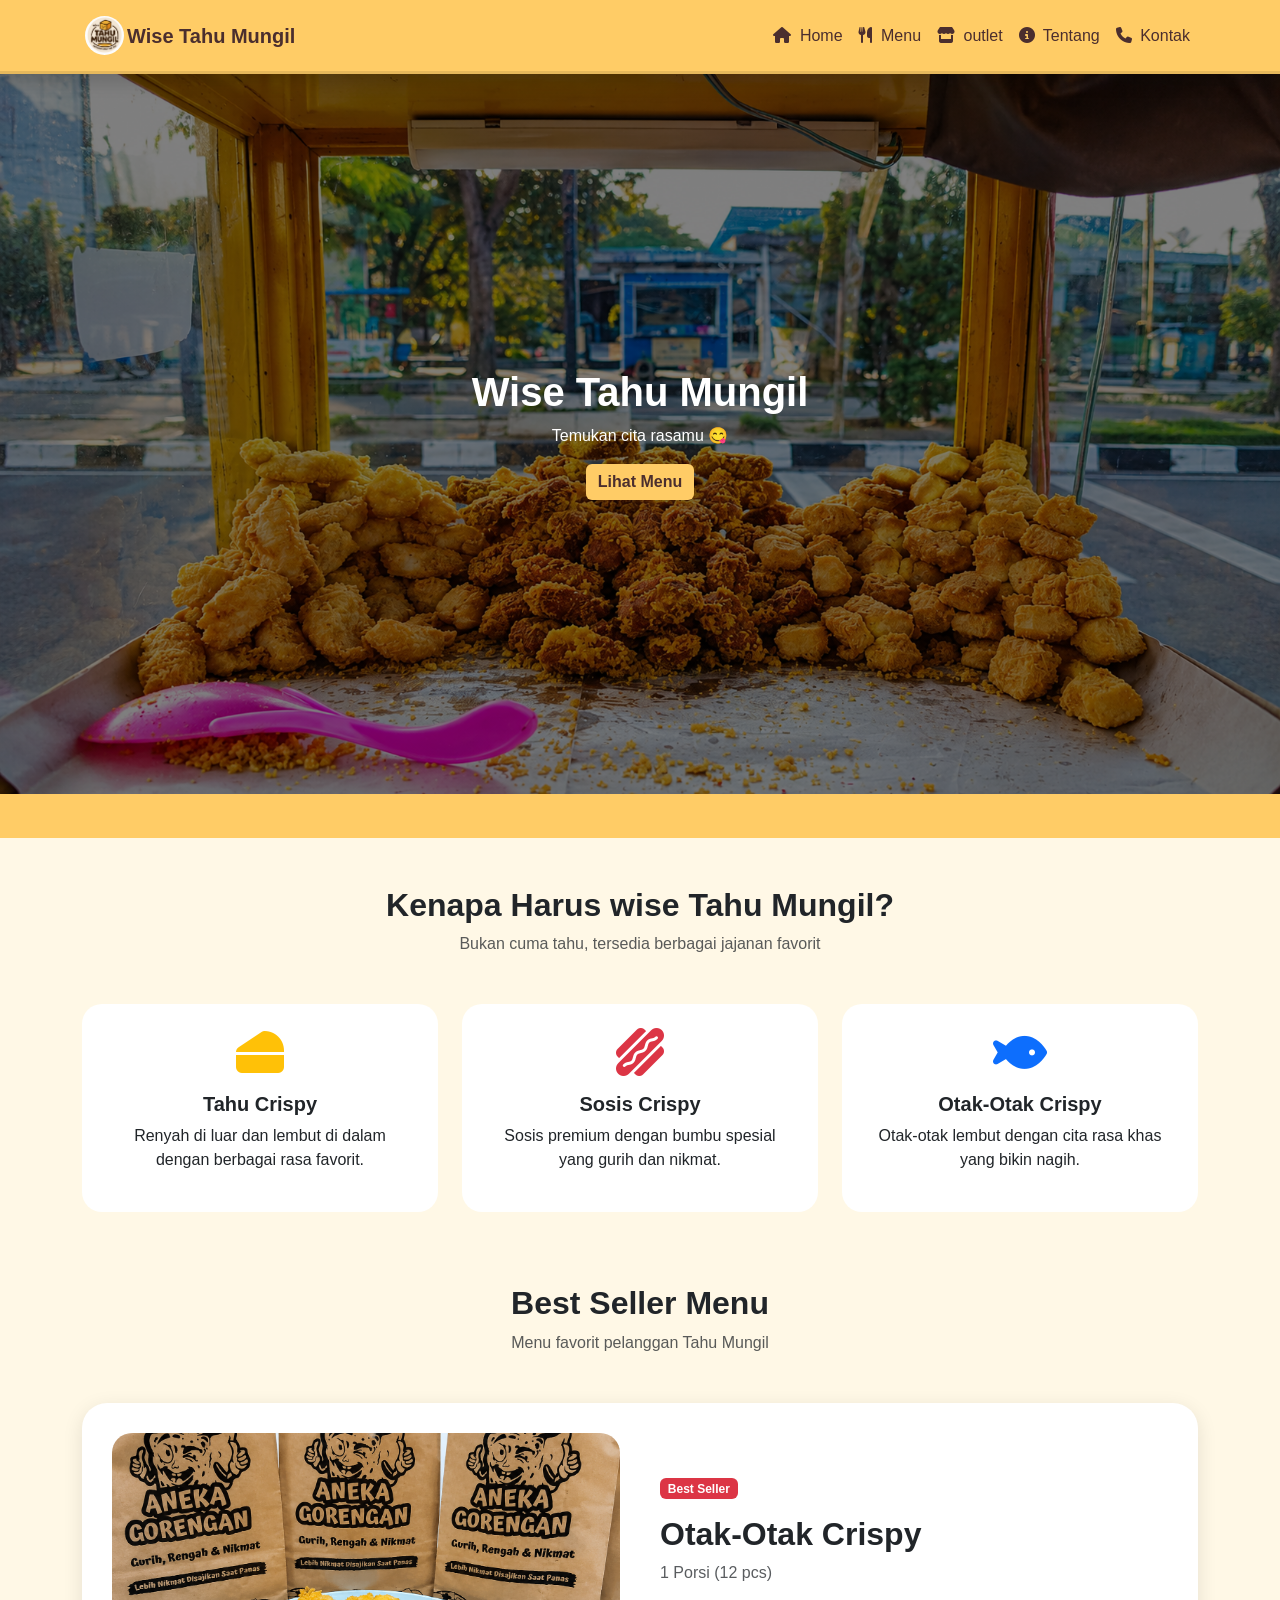
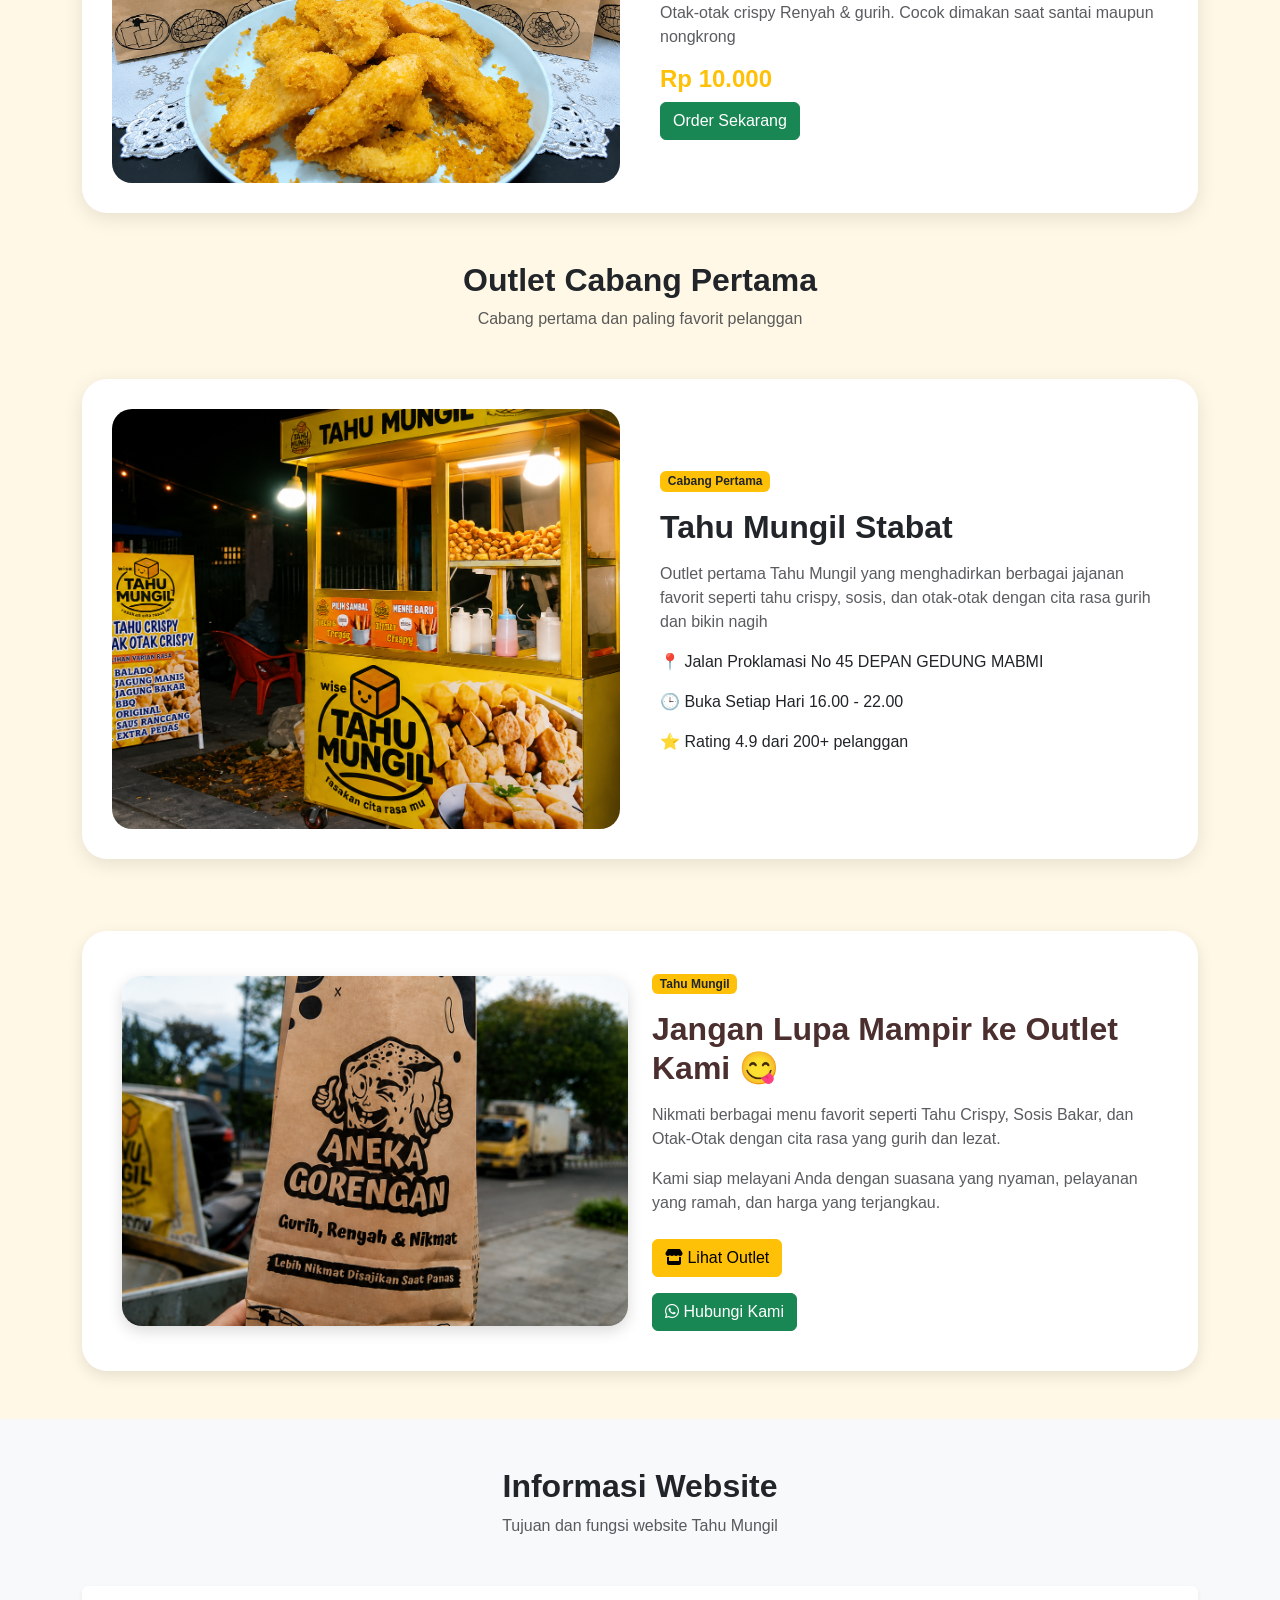
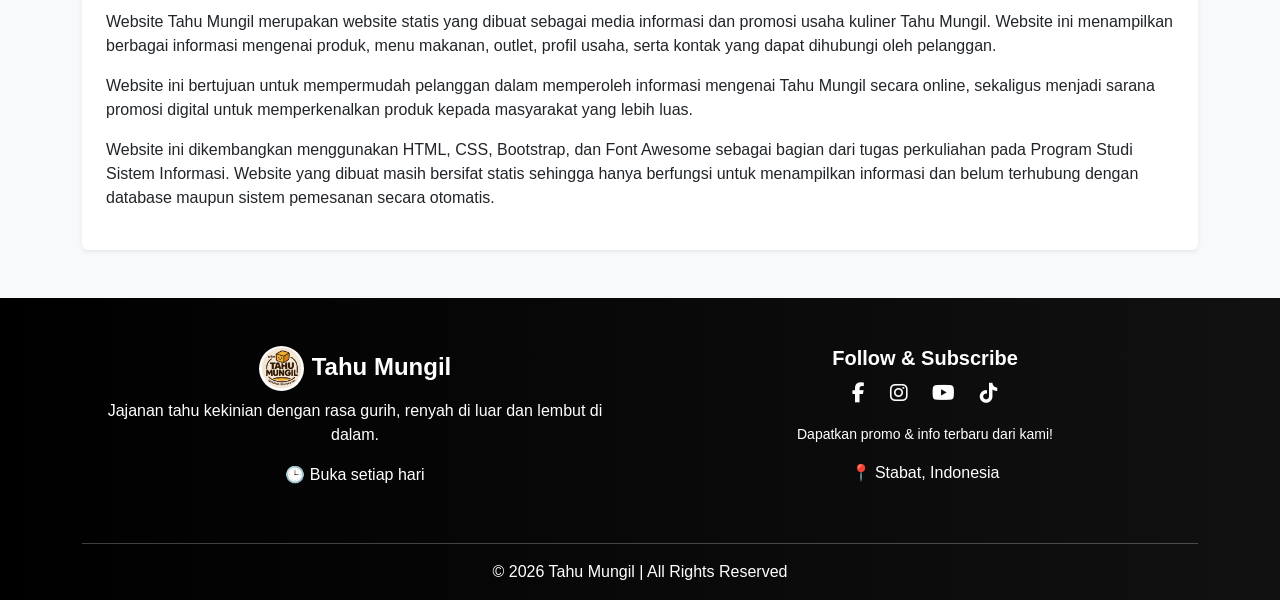
==== index.html @ de00ed32 "Add files via upload" ====
<!DOCTYPE html>
<html lang="en">

<head>
  <meta charset="UTF-8">
  <meta name="viewport" content="width=device-width, initial-scale=1.0">
  <title>project web</title>
  <link rel="stylesheet" href="bootstrap/css/bootstrap.min.css">
  <link rel="stylesheet" href="https://cdnjs.cloudflare.com/ajax/libs/font-awesome/6.5.0/css/all.min.css">
  <link rel="stylesheet" href="style.css">

</head>
<body>

<nav class="navbar navbar-expand-lg shadow  sticky-top">
    <div class="container">

        
       <a class="navbar-brand fw-bold d-flex align-items-center" href="#">
    <img src="images/logo.png" class="logo">Wise Tahu Mungil</a>

        
        <button class="navbar-toggler bg-light" type="button" data-bs-toggle="collapse" data-bs-target="#menu">
            <i class="fas fa-bars"></i>
        </button>

        
        <div class="collapse navbar-collapse" id="menu">
            <ul class="navbar-nav ms-auto">
                <li class="nav-item">
                    <a class="nav-link" href="index.html">
                        <i class="fas fa-home me-1"></i> Home
                    </a>
                </li>

                <li class="nav-item">
                    <a class="nav-link" href="menu.html">
                        <i class="fas fa-utensils me-1"></i> Menu
                    </a>
                </li>

                 <li class="nav-item">
                    <a class="nav-link" href="outlet.html">
                        <i class="fas fa-store me-1"></i> outlet
                    </a>
                </li>

                <li class="nav-item">
                    <a class="nav-link" href="tentang.html">
                        <i class="fas fa-info-circle me-1"></i> Tentang
                    </a>
                </li>

                <li class="nav-item">
                    <a class="nav-link" href="kontak.html">
                        <i class="fa-solid fa-phone  me-1"></i> Kontak
                    </a>
                </li>
            </ul>
        </div>

    </div>
</nav>


<div class="hero d-flex align-items-center text-center text-white">
    <div class="container">
        <h1 class="fw-bold"> Wise Tahu Mungil</h1>
        <p>Temukan cita rasamu 😋</p>
        <a href="menu.html" class="btn btn-custom">Lihat Menu</a>
    </div>
</div>

<div class="marquee">
    <div class="marquee-content">
         😋 Tahu Mungil - Renyah di luar, lembut di dalam, bikin nagih! 
        | 🔥 Rasa premium harga kaki lima! 
        | 🕒 Buka setiap hari 16.00 - 22.00 
        | 📍 STABAT,LANGKAT
        | 🌶️ Banyak varian rasa: Original, BBQ, Balado, 
    </div>
</div>


<div class="py-5">
    <div class="container">

        
        <div class="text-center mb-5">
            <h2 class="fw-bold">Kenapa Harus wise Tahu Mungil?</h2>
            <p class="text-muted">
                Bukan cuma tahu, tersedia berbagai jajanan favorit 
            </p>
        </div>

        <div class="row text-center g-4">

            
            <div class="col-md-4">
                <div class="unggul-card p-4">
                    <i class="fas fa-cheese fa-3x mb-3 text-warning"></i>

                    <h5 class="fw-bold">
                        Tahu Crispy
                    </h5>

                    <p>
                        Renyah di luar dan lembut di dalam dengan berbagai rasa favorit.
                    </p>
                </div>
            </div>

            
            <div class="col-md-4">
                <div class="unggul-card p-4">
                    <i class="fas fa-hotdog fa-3x mb-3 text-danger"></i>

                    <h5 class="fw-bold">
                        Sosis Crispy
                    </h5>

                    <p>
                        Sosis premium dengan bumbu spesial yang gurih dan nikmat.
                    </p>
                </div>
            </div>

            
            <div class="col-md-4">
                <div class="unggul-card p-4">
                    <i class="fas fa-fish fa-3x mb-3 text-primary"></i>

                    <h5 class="fw-bold">
                        Otak-Otak Crispy
                    </h5>

                    <p>
                        Otak-otak lembut dengan cita rasa khas yang bikin nagih.
                    </p>
                </div>
            </div>

        </div>

    </div>
</div>


<div class="py-4">
    <div class="container">

        
        <div class="text-center mb-5"> 
            <h2 class="fw-bold ">Best Seller Menu</h2>
            <p class="text-muted">
                Menu favorit pelanggan Tahu Mungil
            </p>
        </div>

        
        <div class="best-seller">

            
            <div class="best-img-box">
                <img src="images/otak crispy.png"
                class="best-img">
            </div>

            
            <div class="best-content">

                <span class="badge bg-danger mb-3">
                    Best Seller
                </span>

                <h2 class="fw-bold">
                    Otak-Otak Crispy
                </h2>

                  <p class="text-muted">
                    1 Porsi (12 pcs)
                  </p>

                <p class="text-muted">
                    Otak-otak crispy Renyah & gurih.
                    Cocok dimakan saat santai maupun nongkrong 
                </p>

                <h4 class="text-warning fw-bold">
                    Rp 10.000
                </h4>

                

                <a href=""
                class="btn btn-success ">
                    Order Sekarang
                </a>

            </div>

        </div>

    </div>
</div>


<div class="py-4">

    <div class="container">

        
        <div class="text-center mb-5">
            <h2 class="fw-bold">
                Outlet Cabang Pertama
            </h2>

            <p class="text-muted">
                Cabang pertama dan paling favorit pelanggan 
            </p>
        </div>

        
        <div class="outlet-flex">

            
            <div class="outlet-img-box">

                <img src="images/alun alun 3.png"
                class="outlet-img">

            </div>

            
            <div class="outlet-content">

                <span class="badge bg-warning text-dark mb-3">
                    Cabang Pertama
                </span>

                <h2 class="fw-bold">
                    Tahu Mungil Stabat
                </h2>

                <p class="text-muted mt-3">
                    Outlet pertama Tahu Mungil yang menghadirkan berbagai
                    jajanan favorit seperti tahu crispy, sosis,
                    dan otak-otak dengan cita rasa gurih dan bikin nagih 
                </p>

                <p>
                    📍 Jalan Proklamasi No 45 DEPAN GEDUNG MABMI
                </p>

                <p>
                    🕒 Buka Setiap Hari 16.00 - 22.00
                </p>

                <p>
                    ⭐ Rating 4.9 dari 200+ pelanggan
                </p>


            </div>

        </div>

    </div>

</div>

  <!-- ================= AJAKAN KE OUTLET ================= -->
<section class="cta-outlet py-5">

    <div class="container">
          <div class="cta-box">

        <div class="row align-items-center g-4">

            <!-- FOTO -->
            <div class="col-md-6">

                <img src="images/promosi.png"
                alt="Outlet Tahu Mungil"
                class="cta-img">

            </div>

            <!-- KONTEN -->
            <div class="col-md-6">

                <span class="badge bg-warning text-dark mb-3">
                    Tahu Mungil
                </span>

                <h2 class="fw-bold mb-3">
                    Jangan Lupa Mampir ke Outlet Kami 😋
                </h2>

                <p class="text-muted">
                    Nikmati berbagai menu favorit seperti Tahu Crispy,
                    Sosis Bakar, dan Otak-Otak dengan cita rasa yang
                    gurih dan lezat.
                </p>

                <p class="text-muted">
                    Kami siap melayani Anda dengan suasana yang nyaman,
                    pelayanan yang ramah, dan harga yang terjangkau.
                </p>

                <div class="mt-4">

                    <a href="outlet.html"
                    class="btn btn-warning me-2">

                        <i class="fas fa-store"></i>
                        Lihat Outlet

                    </a>
                 <div class="mb-3"></div>
                    <a href="https://wa.me/6281234567890" mb
                    class="btn btn-success">

                        <i class="fab fa-whatsapp"></i>
                        Hubungi Kami

                    </a>
  
                </div>

            </div>

        </div>
    

    </div>
    </div>
    

</section>

<section class="py-5 bg-light">

    <div class="container">

        <div class="text-center mb-5">

            <h2 class="fw-bold">
                Informasi Website
            </h2>

            <p class="text-muted">
                Tujuan dan fungsi website Tahu Mungil
            </p>

        </div>

        <div class="card border-0 shadow-sm p-4">

            <p>
                Website Tahu Mungil merupakan website statis yang dibuat
                sebagai media informasi dan promosi usaha kuliner Tahu Mungil.
                Website ini menampilkan berbagai informasi mengenai produk,
                menu makanan, outlet, profil usaha, serta kontak yang dapat
                dihubungi oleh pelanggan.
            </p>

            <p>
                Website ini bertujuan untuk mempermudah pelanggan dalam
                memperoleh informasi mengenai Tahu Mungil secara online,
                sekaligus menjadi sarana promosi digital untuk memperkenalkan
                produk kepada masyarakat yang lebih luas.
            </p>

            <p>
                Website ini dikembangkan menggunakan HTML, CSS, Bootstrap,
                dan Font Awesome sebagai bagian dari tugas perkuliahan pada
                Program Studi Sistem Informasi. Website yang dibuat masih
                bersifat statis sehingga hanya berfungsi untuk menampilkan
                informasi dan belum terhubung dengan database maupun sistem
                pemesanan secara otomatis.
            </p>

        </div>

    </div>

</section>




<footer class="footer-dark text-white pt-5 pb-3">
  <div class="container">

    <div class="row">

      
      <div class="col-md-6 mb-4 text-center">
        <h4 class="fw-bold">
    <img src="images/logo.png" class="logo-footer me-2">Tahu Mungil</h4>
        <p>
          Jajanan tahu kekinian dengan rasa gurih, renyah di luar 
                    dan lembut di dalam.
        </p>
        <p>🕒 Buka setiap hari</p>
      </div>

     
    
      <div class="col-md-6 mb-4 text-center">
        <h5 class="fw-bold">Follow & Subscribe</h5>

        <div class="social-icons mb-3">
          <a href=""><i class="fab fa-facebook-f"></i></a>
          <a href="#"><i class="fab fa-instagram"></i></a>
          <a href="#"><i class="fab fa-youtube"></i></a>
          <a href="#"><i class="fab fa-tiktok"></i></a>
        </div>

        <p class="small">
          Dapatkan promo & info terbaru dari kami!
        </p>

        <p class="mt-3">
          📍 Stabat, Indonesia <br>
        </p>
      </div>

    </div>

    <hr class="border-light">

    <div class="text-center">
      <p class="mb-0">© 2026 Tahu Mungil | All Rights Reserved</p>
    </div>

  </div>
</footer>

<script src="bootstrap/js/bootstrap.bundle.min.js"></script>

</body>
</html>
---- style.css ----
body {
    font-family: 'Segoe UI', sans-serif;
    background-color: #fff8e6;
}


/* NAVBAR */
.navbar {
    background-color: #ffcc66;
    border-bottom: 3px solid #e6b85c;
}

.navbar-brand {
    color: #4b2e2e !important;
    font-weight: bold;
}
.logo {
    width: 45px;
    height: 45px;
    border-radius: 50%;
    object-fit: cover;
    background-color: #ffcc66;
    padding: 3px;
}

.nav-link {
    color: #4b2e2e !important;
    font-weight: 500;
}

.nav-link:hover {
    color: white !important;
}
.hero {
    background: linear-gradient(rgba(0,0,0,0.5), rgba(0,0,0,0.5)),
    url('images/bg2.png');
    background-size: cover;
    background-position: center;
    height: 80vh;
}

/* BUTTON */
.btn-custom {
    background-color: #ffcc66;
    border: none;
    color: #4b2e2e;
    font-weight: bold;
}

.btn-custom:hover {
    background-color: #e6b85c;
}

/* MENU CARD */
.menu-card {
    border-radius: 15px;
    overflow: hidden;
    border: none;
    box-shadow: 0 4px 10px rgba(0,0,0,0.1);
    transition: all 0.3s ease;
}

/* HOVER CARD */
.menu-card:hover {
    transform: translateY(-10px) scale(1.03);
    box-shadow: 0 10px 25px rgba(0,0,0,0.25);
}

/* GAMBAR */
.menu-card img {
    height: 250px;
    width: 100%;
    object-fit: cover;
    transition: 0.4s;
}

/* ZOOM GAMBAR */
.menu-card:hover img {
    transform: scale(1.1);
}

/* FOOTER */
.footer-dark {
  background: linear-gradient(to right, #000, #111);
  color: white;
}

.footer-dark .row > div {
  text-align: center;
}

.footer-link {
  color: #ccc;
  text-decoration: none;
  display: block;
  margin-bottom: 8px;
  transition: 0.3s;
}

.footer-link:hover {
  color: red;
  transform: translateX(5px);
}

/* SOSIAL */
.social-icons a {
  color: white;
  font-size: 20px;
  margin: 0 10px;
  transition: 0.3s;
}
.social-icons a:hover {
  color: red;
  transform: scale(1.2);
}
.logo-footer {
    width: 45px;
    height: 45px;
    border-radius: 50%;
    object-fit: cover;
}
/* marquee */
.marquee {
    background-color: #ffcc66;
    overflow: hidden;
    white-space: nowrap;
    padding: 10px 0;
}

.marquee-content {
    display: inline-block;
    padding-left: 100%;
    animation: jalan 30s linear infinite;
    color: #4b2e2e;
    font-weight: bold;
}

@keyframes jalan {
    0% {
        transform: translateX(0);
    }
    100% {
        transform: translateX(-100%);
    }
}

/* OUTLET */
/* ================= OUTLET ================= */

.outlet-card{

    background:white;
    border-radius:25px;
    overflow:hidden;
    box-shadow:0 5px 15px rgba(0,0,0,0.1);
    transition:0.3s;
    margin-bottom:30px;
}

/* HOVER */
.outlet-card:hover{
    transform:translateY(-5px);
}

/* FOTO */
.outlet-card img{

    width:100%;
    height:300px;
    object-fit:cover;
}

/* ISI */
.outlet-body{

    padding:20px;

    text-align:center;
}


/* MOBILE */
@media (max-width:768px){

    .outlet-card img{

        height:220px;
    }

    .outlet-body h2{

        font-size:28px;
    }

}

/* ICON */
.outlet-icon i {
    font-size: 22px;
    margin: 0 10px;
    color: #ffcc66;
    transition: 0.3s;
}

.outlet-icon i:hover {
    transform: scale(1.2);
    color: #4b2e2e;
}

/*KEUNGGULAN */
.unggul-card {
    background: white;
    border-radius: 20px;
    transition: 0.3s;
    height: 100%;
    
}

.unggul-card:hover {
    transform: translateY(-10px);
}
/* ================= BEST SELLER ================= */
.best-seller {
    display: flex;
    align-items: center;
    gap: 40px;
    background: white;
    border-radius: 25px;
    overflow: hidden;
    padding: 30px;
    box-shadow: 0 5px 20px rgba(0,0,0,0.1);
}

/* FOTO */
.best-img-box {
    flex: 1;
}

.best-img {
    width: 100%;
    height: 350px;
    object-fit: cover;
    border-radius: 20px;
}

/* ISI */
.best-content {
    flex: 1;
}

/* HOVER */
.best-seller:hover {
    transform: translateY(-5px);
    transition: 0.3s;
}
/* MOBILE */
@media (max-width:768px){

    .best-seller {
        flex-direction: column;
        text-align: center;
    }

    .best-img {
        height: 250px;
    }

}

/* ================= OUTLET FLEX ================= */
.outlet-flex{

    display:flex;

    align-items:center;

    gap:40px;

    background:white;

    padding:30px;

    border-radius:25px;

    box-shadow:0 5px 20px rgba(0,0,0,0.1);

    transition:0.3s;
}

/* HOVER */
.outlet-flex:hover{
    transform:translateY(-5px);
}

/* FOTO */
.outlet-img-box{
    flex:1;
}

.outlet-img{

    width:100%;

    height:420px;

    object-fit:cover;

    border-radius:20px;

    transition:0.3s;
}

.outlet-img:hover{
    transform:scale(1.03);
}

/* ISI */
.outlet-content{
    flex:1;
}

/* MOBILE */
@media (max-width:768px){

    .outlet-flex{

        flex-direction:column;

        text-align:center;
    }

    .outlet-img{

        height:250px;
    }

}

/* ================= PROFIL OWNER ================= */

.owner-section{
    background:#ffffff;
}

/* FOTO OWNER */
.owner-img{

    width:250px;

    height:250px;

    object-fit:cover;

    border-radius:50%;

    border:5px solid #ffcc66;

    box-shadow:0 5px 15px rgba(0,0,0,0.15);

    transition:0.3s;
}

.owner-img:hover{

    transform:scale(1.05);
}

/* JUDUL */
.owner-content h2{

    color:#4b2e2e;

    font-weight:bold;

    margin-bottom:20px;
}

/* PARAGRAF */
.owner-content p{

    color:#555;

    line-height:1.8;

    text-align:justify;
}

/* MOBILE */
@media(max-width:768px){

    .owner-img{

        width:180px;

        height:180px;

        margin-bottom:20px;
    }

    .owner-content{

        text-align:center;
    }

    .owner-content p{

        text-align:left;
    }

}

/* ================= SEJARAH ================= */

.sejarah{
    background:#fff8e6;
}

.section-title{

    color:#4b2e2e;

    font-weight:bold;
}

.section-subtitle{

    color:#777;
}

/* FOTO */
.sejarah-img{

    width:100%;

    height:700px;

    object-fit:cover;

    border-radius:20px;

    box-shadow:0 5px 15px rgba(0,0,0,0.15);

    transition:0.3s;
}

.sejarah-img:hover{

    transform:scale(1.03);
}

/* CARD CERITA */
.sejarah-card{

    background:white;

    padding:30px;

    border-radius:20px;

    box-shadow:0 5px 15px rgba(0,0,0,0.1);

    height:100%;
}

.sejarah-card p{

    color:#555;

    line-height:1.8;

    text-align:justify;
}

/* MOBILE */
@media(max-width:768px){

    .sejarah-img{

        height:250px;
    }

    .sejarah-card{

        padding:20px;

        text-align:center;
    }

    .sejarah-card p{

        text-align:left;
    }

}

.sejarah-card h5{

    color:#4b2e2e;

    margin-top:20px;
}

.sejarah-card hr{

    border-top:2px solid #ffcc66;

    opacity:1;
}



/* ================= INFORMASI WEBSITE ================= */

.info-web{
    background:#fff8e6;
}

.info-card{

    background:white;

    padding:30px;

    border-radius:20px;

    box-shadow:0 5px 15px rgba(0,0,0,0.1);

    transition:0.3s;
}

.info-card:hover{

    transform:translateY(-5px);
}

.info-card p{

    color:#555;

    line-height:1.8;

    text-align:justify;
}


/* ================= JUDUL SEMUA SECTION ================= */

.section-title{

    color:#4b2e2e;

    font-weight:bold;
}

.section-subtitle{

    color:#777;
}


/* ================= MOBILE ================= */

@media(max-width:768px){

    .owner-img{

        width:180px;

        height:180px;

        margin-bottom:20px;
    }

    .sejarah-card,
    .info-card{

        padding:20px;
    }

    .owner-content{

        text-align:center;
    }

}

/* ================= CTA OUTLET ================= */

.cta-outlet{

    background:#fff8e6;
}
.cta-box{

    background:white;

    padding:40px;

    border-radius:25px;

    box-shadow:0 5px 15px rgba(0,0,0,0.1);
}

/* FOTO */
.cta-img{

    width:100%;

    height:350px;

    object-fit:cover;

    border-radius:20px;

    box-shadow:0 5px 15px rgba(0,0,0,0.15);

    transition:0.3s;
}

.cta-img:hover{

    transform:scale(1.03);
}

/* JUDUL */
.cta-outlet h2{

    color:#4b2e2e;
}

/* MOBILE */
@media(max-width:768px){

    .cta-img{

        height:250px;
    }

    .cta-outlet{

        text-align:center;
    }

}

/* ================= KONTAK ================= */

.kontak{

    background:#fff8e6;
}

.kontak-box{

    background:#fff;

    padding:30px;

    border-radius:20px;

    box-shadow:0 5px 15px rgba(0,0,0,0.1);

    height:100%;
}

.kontak-box h4{

    color:#4b2e2e;
}

.form-control{

    border-radius:10px;
}

.form-control:focus{

    box-shadow:none;

    border-color:#ffcc66;
}

.kontak-img{

    width:100%;

    height:400px;

    object-fit:cover;

    border-radius:15px;
}



/* MOBILE */

@media(max-width:768px){

    .kontak-box{

        margin-bottom:20px;
    }

}

/* ================= LOKASI ================= */

.lokasi{

    background:#fff8e6;
}

.lokasi-card{

    background:#fff;

    padding:20px;

    border-radius:20px;

    box-shadow:0 5px 15px rgba(0,0,0,0.1);

    height:100%;
}

.lokasi-card h4{

    color:#4b2e2e;
}

.map-box{

    border-radius:15px;

    overflow:hidden;

    margin-top:15px;
}

.map-box iframe{

    width:100%;

    height:300px;

    border:0;
}

/* MOBILE */

@media(max-width:768px){

    .map-box iframe{

        height:250px;
    }

}
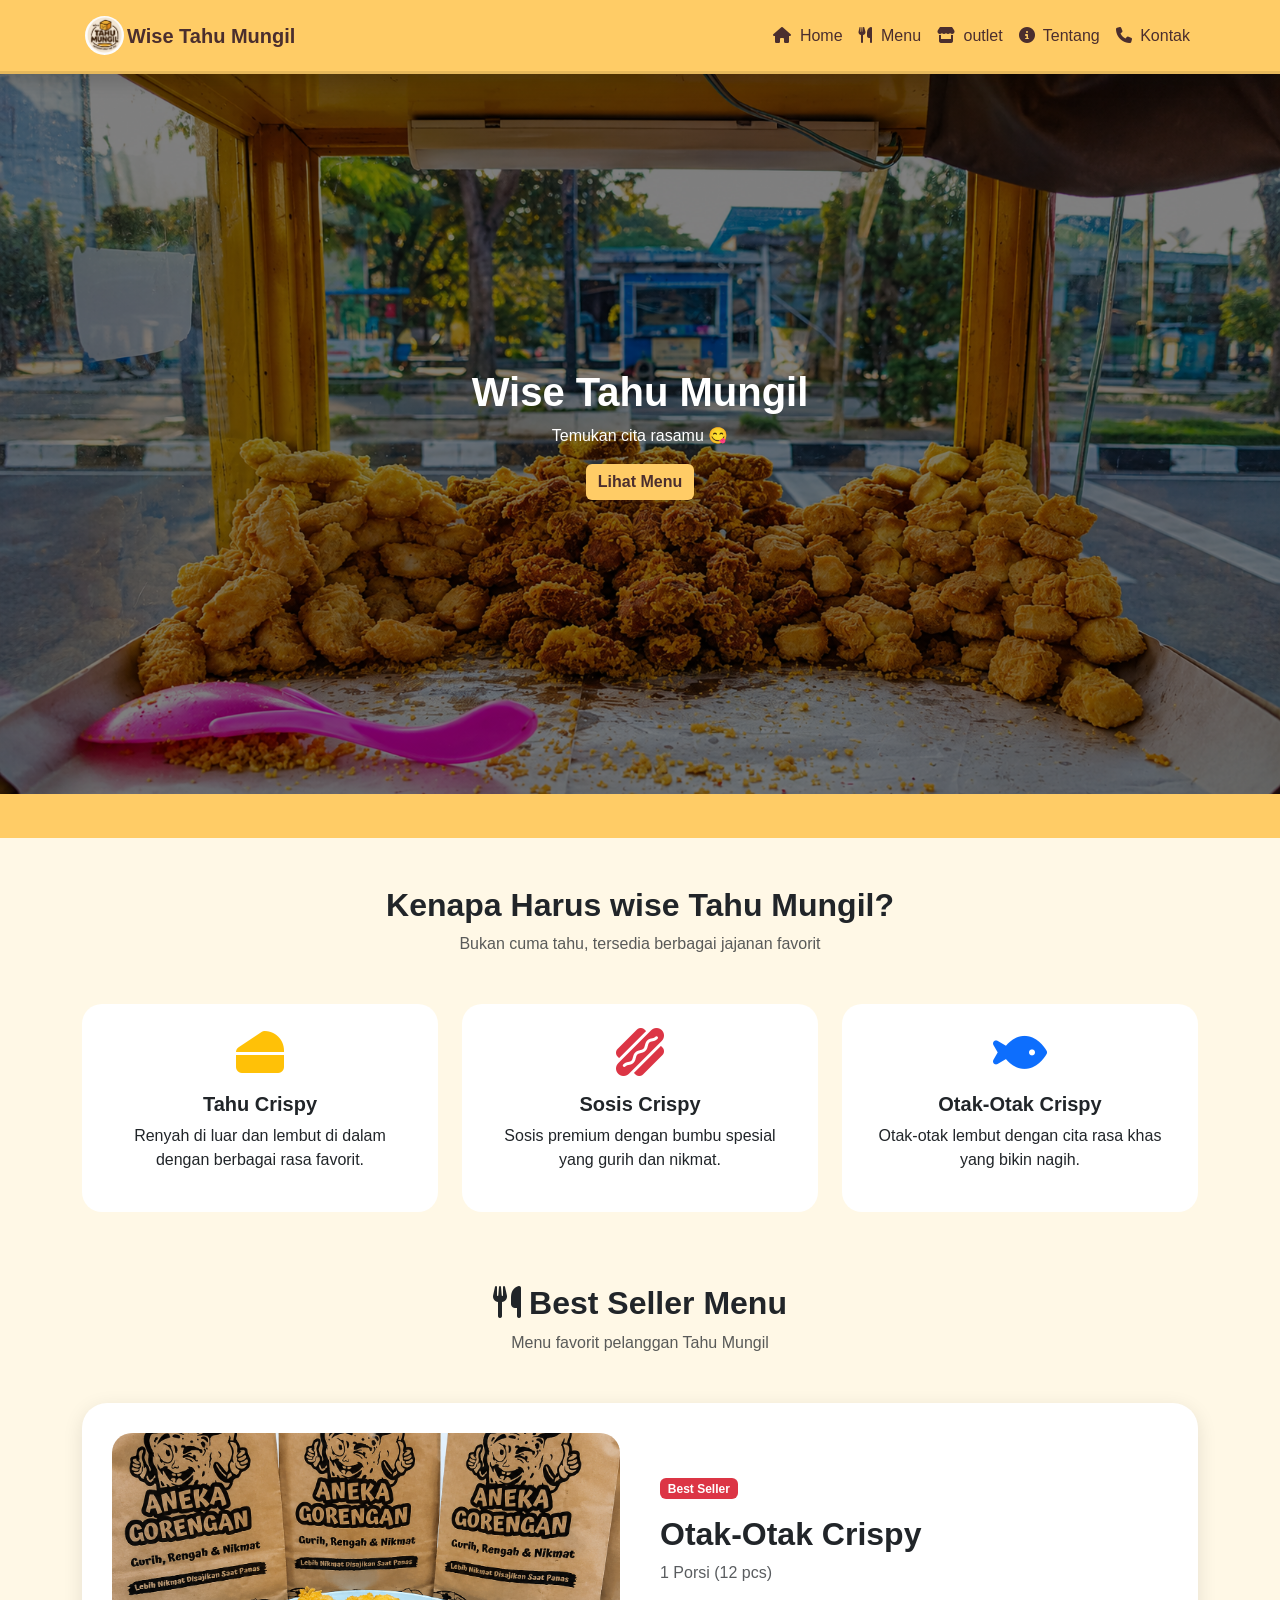
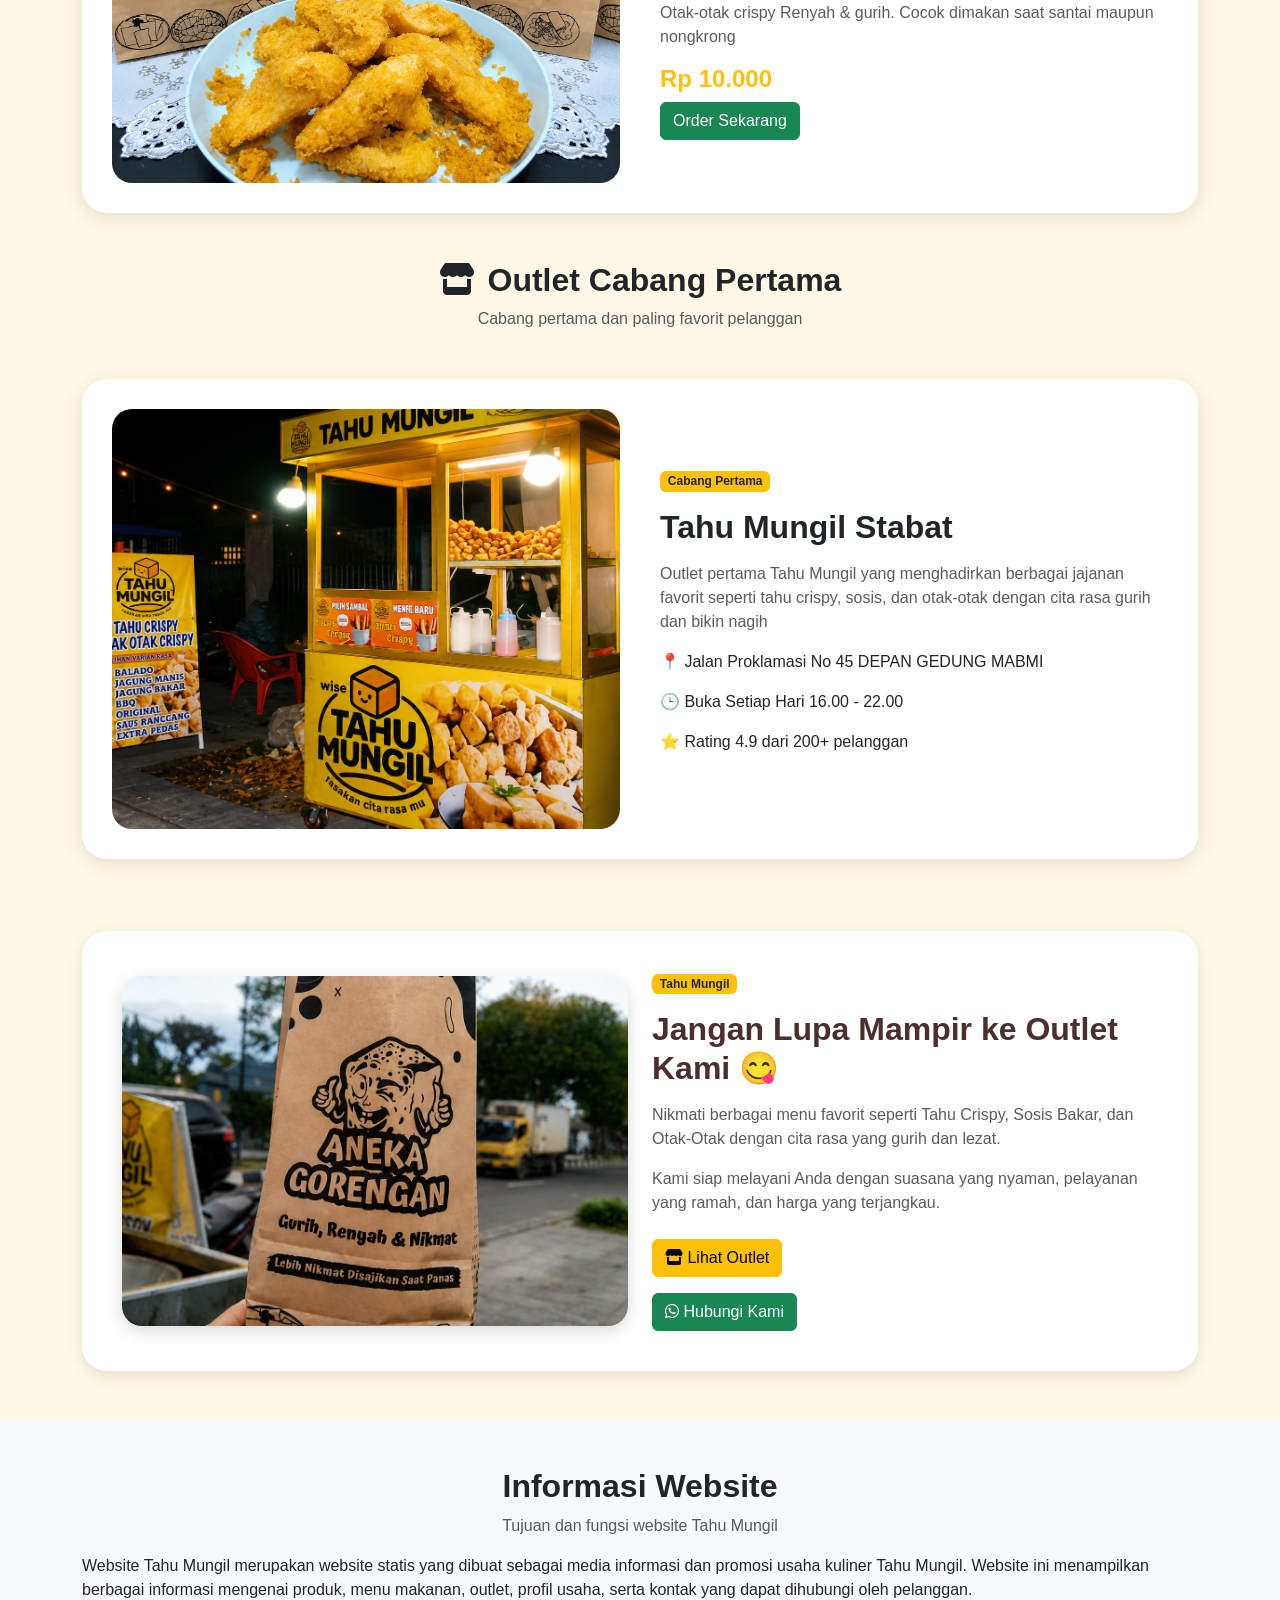
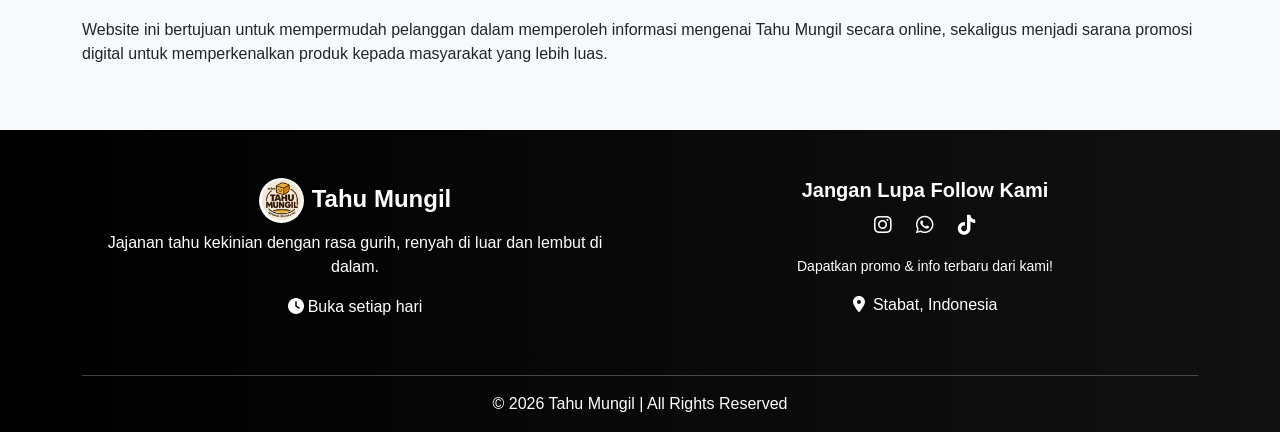
==== commit 117deae1: "Add files via upload" ====
--- a/index.html
+++ b/index.html
@@ -2,443 +2,428 @@
 <html lang="en">
 
 <head>
-  <meta charset="UTF-8">
-  <meta name="viewport" content="width=device-width, initial-scale=1.0">
-  <title>project web</title>
-  <link rel="stylesheet" href="bootstrap/css/bootstrap.min.css">
-  <link rel="stylesheet" href="https://cdnjs.cloudflare.com/ajax/libs/font-awesome/6.5.0/css/all.min.css">
-  <link rel="stylesheet" href="style.css">
+    <meta charset="UTF-8">
+    <meta name="viewport" content="width=device-width, initial-scale=1.0">
+    <title>Wise Tahu Mungil</title>
+    <link rel="stylesheet" href="bootstrap/css/bootstrap.min.css">
+    <link rel="stylesheet" href="https://cdnjs.cloudflare.com/ajax/libs/font-awesome/6.5.0/css/all.min.css">
+    <link rel="stylesheet" href="style.css">
 
 </head>
+
 <body>
 
-<nav class="navbar navbar-expand-lg shadow  sticky-top">
-    <div class="container">
-
-        
-       <a class="navbar-brand fw-bold d-flex align-items-center" href="#">
-    <img src="images/logo.png" class="logo">Wise Tahu Mungil</a>
-
-        
-        <button class="navbar-toggler bg-light" type="button" data-bs-toggle="collapse" data-bs-target="#menu">
-            <i class="fas fa-bars"></i>
-        </button>
-
-        
-        <div class="collapse navbar-collapse" id="menu">
-            <ul class="navbar-nav ms-auto">
-                <li class="nav-item">
-                    <a class="nav-link" href="index.html">
-                        <i class="fas fa-home me-1"></i> Home
+    <nav class="navbar navbar-expand-lg shadow  sticky-top">
+        <div class="container">
+
+
+            <a class="navbar-brand fw-bold d-flex align-items-center" href="#">
+                <img src="images/logo.png" class="logo">Wise Tahu Mungil</a>
+
+
+            <button class="navbar-toggler bg-light" type="button" data-bs-toggle="collapse" data-bs-target="#menu">
+                <i class="fas fa-bars"></i>
+            </button>
+
+
+            <div class="collapse navbar-collapse" id="menu">
+                <ul class="navbar-nav ms-auto">
+                    <li class="nav-item">
+                        <a class="nav-link" href="index.html">
+                            <i class="fas fa-home me-1"></i> Home
+                        </a>
+                    </li>
+
+                    <li class="nav-item">
+                        <a class="nav-link" href="menu.html">
+                            <i class="fas fa-utensils me-1"></i> Menu
+                        </a>
+                    </li>
+
+                    <li class="nav-item">
+                        <a class="nav-link" href="outlet.html">
+                            <i class="fas fa-store me-1"></i> outlet
+                        </a>
+                    </li>
+
+                    <li class="nav-item">
+                        <a class="nav-link" href="tentang.html">
+                            <i class="fas fa-info-circle me-1"></i> Tentang
+                        </a>
+                    </li>
+
+                    <li class="nav-item">
+                        <a class="nav-link" href="kontak.html">
+                            <i class="fa-solid fa-phone  me-1"></i> Kontak
+                        </a>
+                    </li>
+                </ul>
+            </div>
+
+        </div>
+    </nav>
+
+
+    <div class="hero d-flex align-items-center text-center text-white">
+        <div class="container">
+            <h1 class="fw-bold"> Wise Tahu Mungil</h1>
+            <p>Temukan cita rasamu 😋</p>
+            <a href="menu.html" class="btn btn-custom">Lihat Menu</a>
+        </div>
+    </div>
+
+    <div class="marquee">
+        <div class="marquee-content">
+            😋 Tahu Mungil - Renyah di luar, lembut di dalam, bikin nagih!
+            | 🔥 Rasa premium harga kaki lima!
+            | 🕒 Buka setiap hari 16.00 - 22.00
+            | 📍 STABAT,LANGKAT
+            | 🌶️ Banyak varian rasa: Original, BBQ, Balado,
+        </div>
+    </div>
+
+
+    <div class="py-5">
+        <div class="container">
+
+
+            <div class="text-center mb-5">
+                <h2 class="fw-bold">Kenapa Harus wise Tahu Mungil?</h2>
+                <p class="text-muted">
+                    Bukan cuma tahu, tersedia berbagai jajanan favorit
+                </p>
+            </div>
+
+            <div class="row text-center g-4">
+
+
+                <div class="col-md-4">
+                    <div class="unggul-card p-4">
+                        <i class="fas fa-cheese fa-3x mb-3 text-warning"></i>
+
+                        <h5 class="fw-bold">
+                            Tahu Crispy
+                        </h5>
+
+                        <p>
+                            Renyah di luar dan lembut di dalam dengan berbagai rasa favorit.
+                        </p>
+                    </div>
+                </div>
+
+
+                <div class="col-md-4">
+                    <div class="unggul-card p-4">
+                        <i class="fas fa-hotdog fa-3x mb-3 text-danger"></i>
+
+                        <h5 class="fw-bold">
+                            Sosis Crispy
+                        </h5>
+
+                        <p>
+                            Sosis premium dengan bumbu spesial yang gurih dan nikmat.
+                        </p>
+                    </div>
+                </div>
+
+
+                <div class="col-md-4">
+                    <div class="unggul-card p-4">
+                        <i class="fas fa-fish fa-3x mb-3 text-primary"></i>
+
+                        <h5 class="fw-bold">
+                            Otak-Otak Crispy
+                        </h5>
+
+                        <p>
+                            Otak-otak lembut dengan cita rasa khas yang bikin nagih.
+                        </p>
+                    </div>
+                </div>
+
+            </div>
+
+        </div>
+    </div>
+
+
+    <div class="py-4">
+        <div class="container">
+
+
+            <div class="text-center mb-5">
+                <h2 class="fw-bold "><i class="fas fa-utensils me-2"></i>Best Seller Menu</h2>
+                <p class="text-muted">
+                    Menu favorit pelanggan Tahu Mungil
+                </p>
+            </div>
+
+
+            <div class="best-seller">
+
+
+                <div class="best-img-box">
+                    <img src="images/otak crispy.png" class="best-img">
+                </div>
+
+
+                <div class="best-content">
+
+                    <span class="badge bg-danger mb-3">
+                        Best Seller
+                    </span>
+
+                    <h2 class="fw-bold">
+                        Otak-Otak Crispy
+                    </h2>
+
+                    <p class="text-muted">
+                        1 Porsi (12 pcs)
+                    </p>
+
+                    <p class="text-muted">
+                        Otak-otak crispy Renyah & gurih.
+                        Cocok dimakan saat santai maupun nongkrong
+                    </p>
+
+                    <h4 class="text-warning fw-bold">
+                        Rp 10.000
+                    </h4>
+
+
+
+                    <a href="" class="btn btn-success ">
+                        Order Sekarang
                     </a>
-                </li>
-
-                <li class="nav-item">
-                    <a class="nav-link" href="menu.html">
-                        <i class="fas fa-utensils me-1"></i> Menu
-                    </a>
-                </li>
-
-                 <li class="nav-item">
-                    <a class="nav-link" href="outlet.html">
-                        <i class="fas fa-store me-1"></i> outlet
-                    </a>
-                </li>
-
-                <li class="nav-item">
-                    <a class="nav-link" href="tentang.html">
-                        <i class="fas fa-info-circle me-1"></i> Tentang
-                    </a>
-                </li>
-
-                <li class="nav-item">
-                    <a class="nav-link" href="kontak.html">
-                        <i class="fa-solid fa-phone  me-1"></i> Kontak
-                    </a>
-                </li>
-            </ul>
-        </div>
-
-    </div>
-</nav>
-
-
-<div class="hero d-flex align-items-center text-center text-white">
-    <div class="container">
-        <h1 class="fw-bold"> Wise Tahu Mungil</h1>
-        <p>Temukan cita rasamu 😋</p>
-        <a href="menu.html" class="btn btn-custom">Lihat Menu</a>
-    </div>
-</div>
-
-<div class="marquee">
-    <div class="marquee-content">
-         😋 Tahu Mungil - Renyah di luar, lembut di dalam, bikin nagih! 
-        | 🔥 Rasa premium harga kaki lima! 
-        | 🕒 Buka setiap hari 16.00 - 22.00 
-        | 📍 STABAT,LANGKAT
-        | 🌶️ Banyak varian rasa: Original, BBQ, Balado, 
-    </div>
-</div>
-
-
-<div class="py-5">
-    <div class="container">
-
-        
-        <div class="text-center mb-5">
-            <h2 class="fw-bold">Kenapa Harus wise Tahu Mungil?</h2>
-            <p class="text-muted">
-                Bukan cuma tahu, tersedia berbagai jajanan favorit 
-            </p>
-        </div>
-
-        <div class="row text-center g-4">
-
-            
-            <div class="col-md-4">
-                <div class="unggul-card p-4">
-                    <i class="fas fa-cheese fa-3x mb-3 text-warning"></i>
-
-                    <h5 class="fw-bold">
-                        Tahu Crispy
-                    </h5>
+
+                </div>
+
+            </div>
+
+        </div>
+    </div>
+
+
+    <div class="py-4">
+
+        <div class="container">
+
+
+            <div class="text-center mb-5">
+                <h2 class="fw-bold"> <i class="fas fa-store me-1"></i>
+                    Outlet Cabang Pertama
+                </h2>
+
+                <p class="text-muted">
+                    Cabang pertama dan paling favorit pelanggan
+                </p>
+            </div>
+
+
+            <div class="outlet-flex">
+
+
+                <div class="outlet-img-box">
+
+                    <img src="images/alun alun 3.png" class="outlet-img">
+
+                </div>
+
+
+                <div class="outlet-content">
+
+                    <span class="badge bg-warning text-dark mb-3">
+                        Cabang Pertama
+                    </span>
+
+                    <h2 class="fw-bold">
+                        Tahu Mungil Stabat
+                    </h2>
+
+                    <p class="text-muted mt-3">
+                        Outlet pertama Tahu Mungil yang menghadirkan berbagai
+                        jajanan favorit seperti tahu crispy, sosis,
+                        dan otak-otak dengan cita rasa gurih dan bikin nagih
+                    </p>
 
                     <p>
-                        Renyah di luar dan lembut di dalam dengan berbagai rasa favorit.
-                    </p>
-                </div>
-            </div>
-
-            
-            <div class="col-md-4">
-                <div class="unggul-card p-4">
-                    <i class="fas fa-hotdog fa-3x mb-3 text-danger"></i>
-
-                    <h5 class="fw-bold">
-                        Sosis Crispy
-                    </h5>
+                        📍 Jalan Proklamasi No 45 DEPAN GEDUNG MABMI
+                    </p>
 
                     <p>
-                        Sosis premium dengan bumbu spesial yang gurih dan nikmat.
-                    </p>
-                </div>
-            </div>
-
-            
-            <div class="col-md-4">
-                <div class="unggul-card p-4">
-                    <i class="fas fa-fish fa-3x mb-3 text-primary"></i>
-
-                    <h5 class="fw-bold">
-                        Otak-Otak Crispy
-                    </h5>
+                        🕒 Buka Setiap Hari 16.00 - 22.00
+                    </p>
 
                     <p>
-                        Otak-otak lembut dengan cita rasa khas yang bikin nagih.
-                    </p>
-                </div>
-            </div>
-
-        </div>
-
-    </div>
-</div>
-
-
-<div class="py-4">
-    <div class="container">
-
-        
-        <div class="text-center mb-5"> 
-            <h2 class="fw-bold ">Best Seller Menu</h2>
-            <p class="text-muted">
-                Menu favorit pelanggan Tahu Mungil
-            </p>
-        </div>
-
-        
-        <div class="best-seller">
-
-            
-            <div class="best-img-box">
-                <img src="images/otak crispy.png"
-                class="best-img">
-            </div>
-
-            
-            <div class="best-content">
-
-                <span class="badge bg-danger mb-3">
-                    Best Seller
-                </span>
+                        ⭐ Rating 4.9 dari 200+ pelanggan
+                    </p>
+
+
+                </div>
+
+            </div>
+
+        </div>
+
+    </div>
+
+
+    <div class="cta-outlet py-5">
+
+        <div class="container">
+            <div class="cta-box">
+
+                <div class="row align-items-center g-4">
+
+                    
+                    <div class="col-md-6">
+
+                        <img src="images/promosi.png" alt="Outlet Tahu Mungil" class="cta-img">
+
+                    </div>
+
+                    
+                    <div class="col-md-6">
+
+                        <span class="badge bg-warning text-dark mb-3">
+                            Tahu Mungil
+                        </span>
+
+                        <h2 class="fw-bold mb-3">
+                            Jangan Lupa Mampir ke Outlet Kami 😋
+                        </h2>
+
+                        <p class="text-muted">
+                            Nikmati berbagai menu favorit seperti Tahu Crispy,
+                            Sosis Bakar, dan Otak-Otak dengan cita rasa yang
+                            gurih dan lezat.
+                        </p>
+
+                        <p class="text-muted">
+                            Kami siap melayani Anda dengan suasana yang nyaman,
+                            pelayanan yang ramah, dan harga yang terjangkau.
+                        </p>
+
+                        <div class="mt-4">
+
+                            <a href="outlet.html" class="btn btn-warning me-2">
+
+                                <i class="fas fa-store"></i>
+                                Lihat Outlet
+
+                            </a>
+                            <div class="mb-3"></div>
+                            <a href="https://wa.me/6281234567890" mb class="btn btn-success">
+
+                                <i class="fab fa-whatsapp"></i>
+                                Hubungi Kami
+
+                            </a>
+
+                        </div>
+
+                    </div>
+
+                </div>
+
+
+            </div>
+        </div>
+
+
+    </div>
+
+    <div class="py-5 bg-light">
+
+        <div class="container">
+
+            <div class="text-center">
 
                 <h2 class="fw-bold">
-                    Otak-Otak Crispy
+                    Informasi Website
                 </h2>
 
-                  <p class="text-muted">
-                    1 Porsi (12 pcs)
-                  </p>
-
                 <p class="text-muted">
-                    Otak-otak crispy Renyah & gurih.
-                    Cocok dimakan saat santai maupun nongkrong 
-                </p>
-
-                <h4 class="text-warning fw-bold">
-                    Rp 10.000
-                </h4>
-
-                
-
-                <a href=""
-                class="btn btn-success ">
-                    Order Sekarang
-                </a>
-
-            </div>
-
-        </div>
-
-    </div>
-</div>
-
-
-<div class="py-4">
-
-    <div class="container">
-
-        
-        <div class="text-center mb-5">
-            <h2 class="fw-bold">
-                Outlet Cabang Pertama
-            </h2>
-
-            <p class="text-muted">
-                Cabang pertama dan paling favorit pelanggan 
-            </p>
-        </div>
-
-        
-        <div class="outlet-flex">
-
-            
-            <div class="outlet-img-box">
-
-                <img src="images/alun alun 3.png"
-                class="outlet-img">
-
-            </div>
-
-            
-            <div class="outlet-content">
-
-                <span class="badge bg-warning text-dark mb-3">
-                    Cabang Pertama
-                </span>
-
-                <h2 class="fw-bold">
-                    Tahu Mungil Stabat
-                </h2>
-
-                <p class="text-muted mt-3">
-                    Outlet pertama Tahu Mungil yang menghadirkan berbagai
-                    jajanan favorit seperti tahu crispy, sosis,
-                    dan otak-otak dengan cita rasa gurih dan bikin nagih 
-                </p>
+                    Tujuan dan fungsi website Tahu Mungil
+                </p>
+
+            </div>
+
 
                 <p>
-                    📍 Jalan Proklamasi No 45 DEPAN GEDUNG MABMI
+                    Website Tahu Mungil merupakan website statis yang dibuat
+                    sebagai media informasi dan promosi usaha kuliner Tahu Mungil.
+                    Website ini menampilkan berbagai informasi mengenai produk,
+                    menu makanan, outlet, profil usaha, serta kontak yang dapat
+                    dihubungi oleh pelanggan.
                 </p>
 
                 <p>
-                    🕒 Buka Setiap Hari 16.00 - 22.00
-                </p>
-
-                <p>
-                    ⭐ Rating 4.9 dari 200+ pelanggan
-                </p>
-
-
-            </div>
-
-        </div>
-
-    </div>
-
-</div>
-
-  <!-- ================= AJAKAN KE OUTLET ================= -->
-<section class="cta-outlet py-5">
-
-    <div class="container">
-          <div class="cta-box">
-
-        <div class="row align-items-center g-4">
-
-            <!-- FOTO -->
-            <div class="col-md-6">
-
-                <img src="images/promosi.png"
-                alt="Outlet Tahu Mungil"
-                class="cta-img">
-
-            </div>
-
-            <!-- KONTEN -->
-            <div class="col-md-6">
-
-                <span class="badge bg-warning text-dark mb-3">
-                    Tahu Mungil
-                </span>
-
-                <h2 class="fw-bold mb-3">
-                    Jangan Lupa Mampir ke Outlet Kami 😋
-                </h2>
-
-                <p class="text-muted">
-                    Nikmati berbagai menu favorit seperti Tahu Crispy,
-                    Sosis Bakar, dan Otak-Otak dengan cita rasa yang
-                    gurih dan lezat.
-                </p>
-
-                <p class="text-muted">
-                    Kami siap melayani Anda dengan suasana yang nyaman,
-                    pelayanan yang ramah, dan harga yang terjangkau.
-                </p>
-
-                <div class="mt-4">
-
-                    <a href="outlet.html"
-                    class="btn btn-warning me-2">
-
-                        <i class="fas fa-store"></i>
-                        Lihat Outlet
-
-                    </a>
-                 <div class="mb-3"></div>
-                    <a href="https://wa.me/6281234567890" mb
-                    class="btn btn-success">
-
-                        <i class="fab fa-whatsapp"></i>
-                        Hubungi Kami
-
-                    </a>
-  
-                </div>
-
-            </div>
-
-        </div>
-    
-
-    </div>
-    </div>
-    
-
-</section>
-
-<section class="py-5 bg-light">
-
-    <div class="container">
-
-        <div class="text-center mb-5">
-
-            <h2 class="fw-bold">
-                Informasi Website
-            </h2>
-
-            <p class="text-muted">
-                Tujuan dan fungsi website Tahu Mungil
-            </p>
-
-        </div>
-
-        <div class="card border-0 shadow-sm p-4">
-
-            <p>
-                Website Tahu Mungil merupakan website statis yang dibuat
-                sebagai media informasi dan promosi usaha kuliner Tahu Mungil.
-                Website ini menampilkan berbagai informasi mengenai produk,
-                menu makanan, outlet, profil usaha, serta kontak yang dapat
-                dihubungi oleh pelanggan.
-            </p>
-
-            <p>
-                Website ini bertujuan untuk mempermudah pelanggan dalam
-                memperoleh informasi mengenai Tahu Mungil secara online,
-                sekaligus menjadi sarana promosi digital untuk memperkenalkan
-                produk kepada masyarakat yang lebih luas.
-            </p>
-
-            <p>
-                Website ini dikembangkan menggunakan HTML, CSS, Bootstrap,
-                dan Font Awesome sebagai bagian dari tugas perkuliahan pada
-                Program Studi Sistem Informasi. Website yang dibuat masih
-                bersifat statis sehingga hanya berfungsi untuk menampilkan
-                informasi dan belum terhubung dengan database maupun sistem
-                pemesanan secara otomatis.
-            </p>
-
-        </div>
-
-    </div>
-
-</section>
-
-
-
-
-<footer class="footer-dark text-white pt-5 pb-3">
-  <div class="container">
-
-    <div class="row">
-
-      
-      <div class="col-md-6 mb-4 text-center">
-        <h4 class="fw-bold">
-    <img src="images/logo.png" class="logo-footer me-2">Tahu Mungil</h4>
-        <p>
-          Jajanan tahu kekinian dengan rasa gurih, renyah di luar 
-                    dan lembut di dalam.
-        </p>
-        <p>🕒 Buka setiap hari</p>
-      </div>
-
-     
-    
-      <div class="col-md-6 mb-4 text-center">
-        <h5 class="fw-bold">Follow & Subscribe</h5>
-
-        <div class="social-icons mb-3">
-          <a href=""><i class="fab fa-facebook-f"></i></a>
-          <a href="#"><i class="fab fa-instagram"></i></a>
-          <a href="#"><i class="fab fa-youtube"></i></a>
-          <a href="#"><i class="fab fa-tiktok"></i></a>
-        </div>
-
-        <p class="small">
-          Dapatkan promo & info terbaru dari kami!
-        </p>
-
-        <p class="mt-3">
-          📍 Stabat, Indonesia <br>
-        </p>
-      </div>
-
-    </div>
-
-    <hr class="border-light">
-
-    <div class="text-center">
-      <p class="mb-0">© 2026 Tahu Mungil | All Rights Reserved</p>
-    </div>
-
-  </div>
-</footer>
-
-<script src="bootstrap/js/bootstrap.bundle.min.js"></script>
+                    Website ini bertujuan untuk mempermudah pelanggan dalam
+                    memperoleh informasi mengenai Tahu Mungil secara online,
+                    sekaligus menjadi sarana promosi digital untuk memperkenalkan
+                    produk kepada masyarakat yang lebih luas.
+                </p>
+
+            </div>
+
+        </div>
+
+    </div>
+
+
+
+
+    <footer class="footer-dark text-white pt-5 pb-3">
+        <div class="container">
+
+            <div class="row">
+
+
+                <div class="col-md-6 mb-4 text-center">
+                    <h4 class="fw-bold">
+                        <img src="images/logo.png" class="logo-footer me-2">Tahu Mungil
+                    </h4>
+                    <p>
+                        Jajanan tahu kekinian dengan rasa gurih, renyah di luar
+                        dan lembut di dalam.
+                    </p>
+                    <p><i class="fas fa-clock me-1"></i>Buka setiap hari</p>
+                </div>
+
+
+
+                <div class="col-md-6 mb-4 text-center">
+                    <h5 class="fw-bold">Jangan Lupa Follow Kami</h5>
+
+                    <div class="social-icons mb-3">
+                        <a href="https://www.instagram.com/wise_tahumungill/"><i class="fab fa-instagram"></i></a>
+                        <a href="https://wa.me/082162890786"><i class="fab fab fa-whatsapp"></i></a>
+                        <a href="https://www.tiktok.com/@wise.tahu.mungil"><i class="fab fa-tiktok"></i></a>
+                    </div>
+
+                    <p class="small">
+                        Dapatkan promo & info terbaru dari kami!
+                    </p>
+
+                    <p class="mt-3"><i class="fas fa-map-marker-alt me-1"></i>
+                         Stabat, Indonesia <br>
+                    </p>
+                </div>
+
+            </div>
+
+            <hr class="border-light">
+
+            <div class="text-center">
+                <p class="mb-0">© 2026 Tahu Mungil | All Rights Reserved</p>
+            </div>
+
+        </div>
+    </footer>
+
+    <script src="bootstrap/js/bootstrap.bundle.min.js"></script>
 
 </body>
+
 </html>
--- a/style.css
+++ b/style.css
@@ -4,7 +4,7 @@
 }
 
 
-/* NAVBAR */
+
 .navbar {
     background-color: #ffcc66;
     border-bottom: 3px solid #e6b85c;
@@ -39,7 +39,7 @@
     height: 80vh;
 }
 
-/* BUTTON */
+
 .btn-custom {
     background-color: #ffcc66;
     border: none;
@@ -51,7 +51,9 @@
     background-color: #e6b85c;
 }
 
-/* MENU CARD */
+
+
+
 .menu-card {
     border-radius: 15px;
     overflow: hidden;
@@ -60,13 +62,13 @@
     transition: all 0.3s ease;
 }
 
-/* HOVER CARD */
+
 .menu-card:hover {
     transform: translateY(-10px) scale(1.03);
     box-shadow: 0 10px 25px rgba(0,0,0,0.25);
 }
 
-/* GAMBAR */
+
 .menu-card img {
     height: 250px;
     width: 100%;
@@ -74,12 +76,14 @@
     transition: 0.4s;
 }
 
-/* ZOOM GAMBAR */
+
 .menu-card:hover img {
     transform: scale(1.1);
 }
 
-/* FOOTER */
+
+
+
 .footer-dark {
   background: linear-gradient(to right, #000, #111);
   color: white;
@@ -102,7 +106,7 @@
   transform: translateX(5px);
 }
 
-/* SOSIAL */
+
 .social-icons a {
   color: white;
   font-size: 20px;
@@ -119,7 +123,10 @@
     border-radius: 50%;
     object-fit: cover;
 }
-/* marquee */
+
+
+
+
 .marquee {
     background-color: #ffcc66;
     overflow: hidden;
@@ -144,8 +151,9 @@
     }
 }
 
-/* OUTLET */
-/* ================= OUTLET ================= */
+
+
+
 
 .outlet-card{
 
@@ -157,12 +165,12 @@
     margin-bottom:30px;
 }
 
-/* HOVER */
+
 .outlet-card:hover{
     transform:translateY(-5px);
 }
 
-/* FOTO */
+
 .outlet-card img{
 
     width:100%;
@@ -170,7 +178,7 @@
     object-fit:cover;
 }
 
-/* ISI */
+
 .outlet-body{
 
     padding:20px;
@@ -179,7 +187,7 @@
 }
 
 
-/* MOBILE */
+
 @media (max-width:768px){
 
     .outlet-card img{
@@ -194,7 +202,7 @@
 
 }
 
-/* ICON */
+
 .outlet-icon i {
     font-size: 22px;
     margin: 0 10px;
@@ -207,7 +215,9 @@
     color: #4b2e2e;
 }
 
-/*KEUNGGULAN */
+
+
+
 .unggul-card {
     background: white;
     border-radius: 20px;
@@ -219,7 +229,9 @@
 .unggul-card:hover {
     transform: translateY(-10px);
 }
-/* ================= BEST SELLER ================= */
+
+
+
 .best-seller {
     display: flex;
     align-items: center;
@@ -231,7 +243,7 @@
     box-shadow: 0 5px 20px rgba(0,0,0,0.1);
 }
 
-/* FOTO */
+
 .best-img-box {
     flex: 1;
 }
@@ -243,17 +255,17 @@
     border-radius: 20px;
 }
 
-/* ISI */
+
 .best-content {
     flex: 1;
 }
 
-/* HOVER */
+
 .best-seller:hover {
     transform: translateY(-5px);
     transition: 0.3s;
 }
-/* MOBILE */
+
 @media (max-width:768px){
 
     .best-seller {
@@ -267,7 +279,8 @@
 
 }
 
-/* ================= OUTLET FLEX ================= */
+
+
 .outlet-flex{
 
     display:flex;
@@ -287,12 +300,12 @@
     transition:0.3s;
 }
 
-/* HOVER */
+
 .outlet-flex:hover{
     transform:translateY(-5px);
 }
 
-/* FOTO */
+
 .outlet-img-box{
     flex:1;
 }
@@ -314,12 +327,12 @@
     transform:scale(1.03);
 }
 
-/* ISI */
+
 .outlet-content{
     flex:1;
 }
 
-/* MOBILE */
+
 @media (max-width:768px){
 
     .outlet-flex{
@@ -336,13 +349,14 @@
 
 }
 
-/* ================= PROFIL OWNER ================= */
+
+
 
 .owner-section{
     background:#ffffff;
 }
 
-/* FOTO OWNER */
+
 .owner-img{
 
     width:250px;
@@ -365,7 +379,7 @@
     transform:scale(1.05);
 }
 
-/* JUDUL */
+
 .owner-content h2{
 
     color:#4b2e2e;
@@ -375,17 +389,9 @@
     margin-bottom:20px;
 }
 
-/* PARAGRAF */
-.owner-content p{
-
-    color:#555;
-
-    line-height:1.8;
-
-    text-align:justify;
-}
-
-/* MOBILE */
+
+
+
 @media(max-width:768px){
 
     .owner-img{
@@ -409,7 +415,8 @@
 
 }
 
-/* ================= SEJARAH ================= */
+
+
 
 .sejarah{
     background:#fff8e6;
@@ -427,7 +434,7 @@
     color:#777;
 }
 
-/* FOTO */
+
 .sejarah-img{
 
     width:100%;
@@ -448,7 +455,6 @@
     transform:scale(1.03);
 }
 
-/* CARD CERITA */
 .sejarah-card{
 
     background:white;
@@ -462,16 +468,9 @@
     height:100%;
 }
 
-.sejarah-card p{
-
-    color:#555;
-
-    line-height:1.8;
-
-    text-align:justify;
-}
-
-/* MOBILE */
+
+
+
 @media(max-width:768px){
 
     .sejarah-img{
@@ -509,7 +508,7 @@
 
 
 
-/* ================= INFORMASI WEBSITE ================= */
+
 
 .info-web{
     background:#fff8e6;
@@ -533,227 +532,250 @@
     transform:translateY(-5px);
 }
 
-.info-card p{
+
+
+
+
+
+.cta-outlet{
+
+    background:#fff8e6;
+}
+.cta-box{
+
+    background:white;
+
+    padding:40px;
+
+    border-radius:25px;
+
+    box-shadow:0 5px 15px rgba(0,0,0,0.1);
+}
+
+
+.cta-img{
+
+    width:100%;
+
+    height:350px;
+
+    object-fit:cover;
+
+    border-radius:20px;
+
+    box-shadow:0 5px 15px rgba(0,0,0,0.15);
+
+    transition:0.3s;
+}
+
+.cta-img:hover{
+
+    transform:scale(1.03);
+}
+
+
+.cta-outlet h2{
+
+    color:#4b2e2e;
+}
+
+
+@media(max-width:768px){
+
+    .cta-img{
+
+        height:250px;
+    }
+
+    .cta-outlet{
+
+        text-align:center;
+    }
+
+}
+
+
+
+
+
+.kontak{
+
+    background:linear-gradient(135deg,#fff8e6,#fff3cd);
+
+    padding:80px 0;
+}
+
+
+
+.kontak-box{
+
+    background:#fff;
+
+    padding:40px;
+
+    border-radius:25px;
+
+    box-shadow:0 10px 30px rgba(0,0,0,0.08);
+
+    transition:0.3s;
+}
+
+.kontak-box:hover{
+
+    transform:translateY(-5px);
+
+    box-shadow:0 15px 40px rgba(0,0,0,0.12);
+}
+
+
+.kontak h2{
+
+    color:#4b2e2e;
+
+    font-weight:700;
+}
+
+.kontak-box h4{
+
+    color:#ff9800;
+
+    font-weight:600;
+
+    margin-bottom:20px;
+
+    border-bottom:2px solid #ffe0b2;
+
+    padding-bottom:10px;
+}
+
+
+
+.kontak-box p{
+
+    margin-bottom:15px;
+
+    font-size:16px;
 
     color:#555;
-
-    line-height:1.8;
-
-    text-align:justify;
-}
-
-
-/* ================= JUDUL SEMUA SECTION ================= */
-
-.section-title{
+}
+
+.kontak-box i{
+
+    width:30px;
+
+    font-size:18px;
+}
+
+
+
+
+@media(max-width:768px){
+
+    .kontak-box{
+
+        margin-bottom:20px;
+    }
+
+}
+
+
+
+
+.lokasi{
+
+    background:#fff8e6;
+}
+
+.lokasi-card{
+
+    background:#fff;
+
+    padding:20px;
+
+    border-radius:20px;
+
+    box-shadow:0 5px 15px rgba(0,0,0,0.1);
+
+    height:100%;
+}
+
+.lokasi-card h4{
 
     color:#4b2e2e;
-
-    font-weight:bold;
-}
-
-.section-subtitle{
-
-    color:#777;
-}
-
-
-/* ================= MOBILE ================= */
+}
+
+.map-box{
+
+    border-radius:15px;
+
+    overflow:hidden;
+
+    margin-top:15px;
+}
+
+.map-box iframe{
+
+    width:100%;
+
+    height:300px;
+
+    border:0;
+}
+
+
 
 @media(max-width:768px){
 
-    .owner-img{
-
-        width:180px;
-
-        height:180px;
-
-        margin-bottom:20px;
-    }
-
-    .sejarah-card,
-    .info-card{
-
-        padding:20px;
-    }
-
-    .owner-content{
-
-        text-align:center;
-    }
-
-}
-
-/* ================= CTA OUTLET ================= */
-
-.cta-outlet{
-
-    background:#fff8e6;
-}
-.cta-box{
-
-    background:white;
-
-    padding:40px;
-
-    border-radius:25px;
-
-    box-shadow:0 5px 15px rgba(0,0,0,0.1);
-}
-
-/* FOTO */
-.cta-img{
-
-    width:100%;
-
-    height:350px;
-
-    object-fit:cover;
-
-    border-radius:20px;
-
-    box-shadow:0 5px 15px rgba(0,0,0,0.15);
-
-    transition:0.3s;
-}
-
-.cta-img:hover{
-
-    transform:scale(1.03);
-}
-
-/* JUDUL */
-.cta-outlet h2{
-
-    color:#4b2e2e;
-}
-
-/* MOBILE */
-@media(max-width:768px){
-
-    .cta-img{
+    .map-box iframe{
 
         height:250px;
     }
 
-    .cta-outlet{
-
-        text-align:center;
-    }
-
-}
-
-/* ================= KONTAK ================= */
-
-.kontak{
-
-    background:#fff8e6;
-}
-
-.kontak-box{
+}
+
+
+
+
+.disclaimer{
+
+    display:block;
+
+    margin-top:25px;
+
+    padding:18px 20px;
 
     background:#fff;
 
-    padding:30px;
-
-    border-radius:20px;
-
-    box-shadow:0 5px 15px rgba(0,0,0,0.1);
-
-    height:100%;
-}
-
-.kontak-box h4{
-
-    color:#4b2e2e;
-}
-
-.form-control{
-
-    border-radius:10px;
-}
-
-.form-control:focus{
-
-    box-shadow:none;
-
-    border-color:#ffcc66;
-}
-
-.kontak-img{
-
-    width:100%;
-
-    height:400px;
-
-    object-fit:cover;
+    border-left:5px solid #ff9800;
 
     border-radius:15px;
-}
-
-
-
-/* MOBILE */
-
-@media(max-width:768px){
-
-    .kontak-box{
-
-        margin-bottom:20px;
-    }
-
-}
-
-/* ================= LOKASI ================= */
-
-.lokasi{
-
-    background:#fff8e6;
-}
-
-.lokasi-card{
-
-    background:#fff;
-
-    padding:20px;
-
-    border-radius:20px;
-
-    box-shadow:0 5px 15px rgba(0,0,0,0.1);
-
-    height:100%;
-}
-
-.lokasi-card h4{
-
-    color:#4b2e2e;
-}
-
-.map-box{
-
-    border-radius:15px;
-
-    overflow:hidden;
-
+
+    box-shadow:0 5px 15px rgba(0,0,0,0.08);
+
+    color:#555;
+
+    font-size:15px;
+}
+
+.disclaimer i{
+
+    color:#ff9800;
+
+    margin-right:8px;
+}
+
+
+.disclaimer{
+    display:block;
     margin-top:15px;
-}
-
-.map-box iframe{
-
-    width:100%;
-
-    height:300px;
-
-    border:0;
-}
-
-/* MOBILE */
-
-@media(max-width:768px){
-
-    .map-box iframe{
-
-        height:250px;
-    }
-
-}+    padding:12px;
+    background:#fff3cd;
+    color:#856404;
+    border-left:4px solid #ffc107;
+    border-radius:8px;
+    font-size:14px;
+}
+
+
+
+
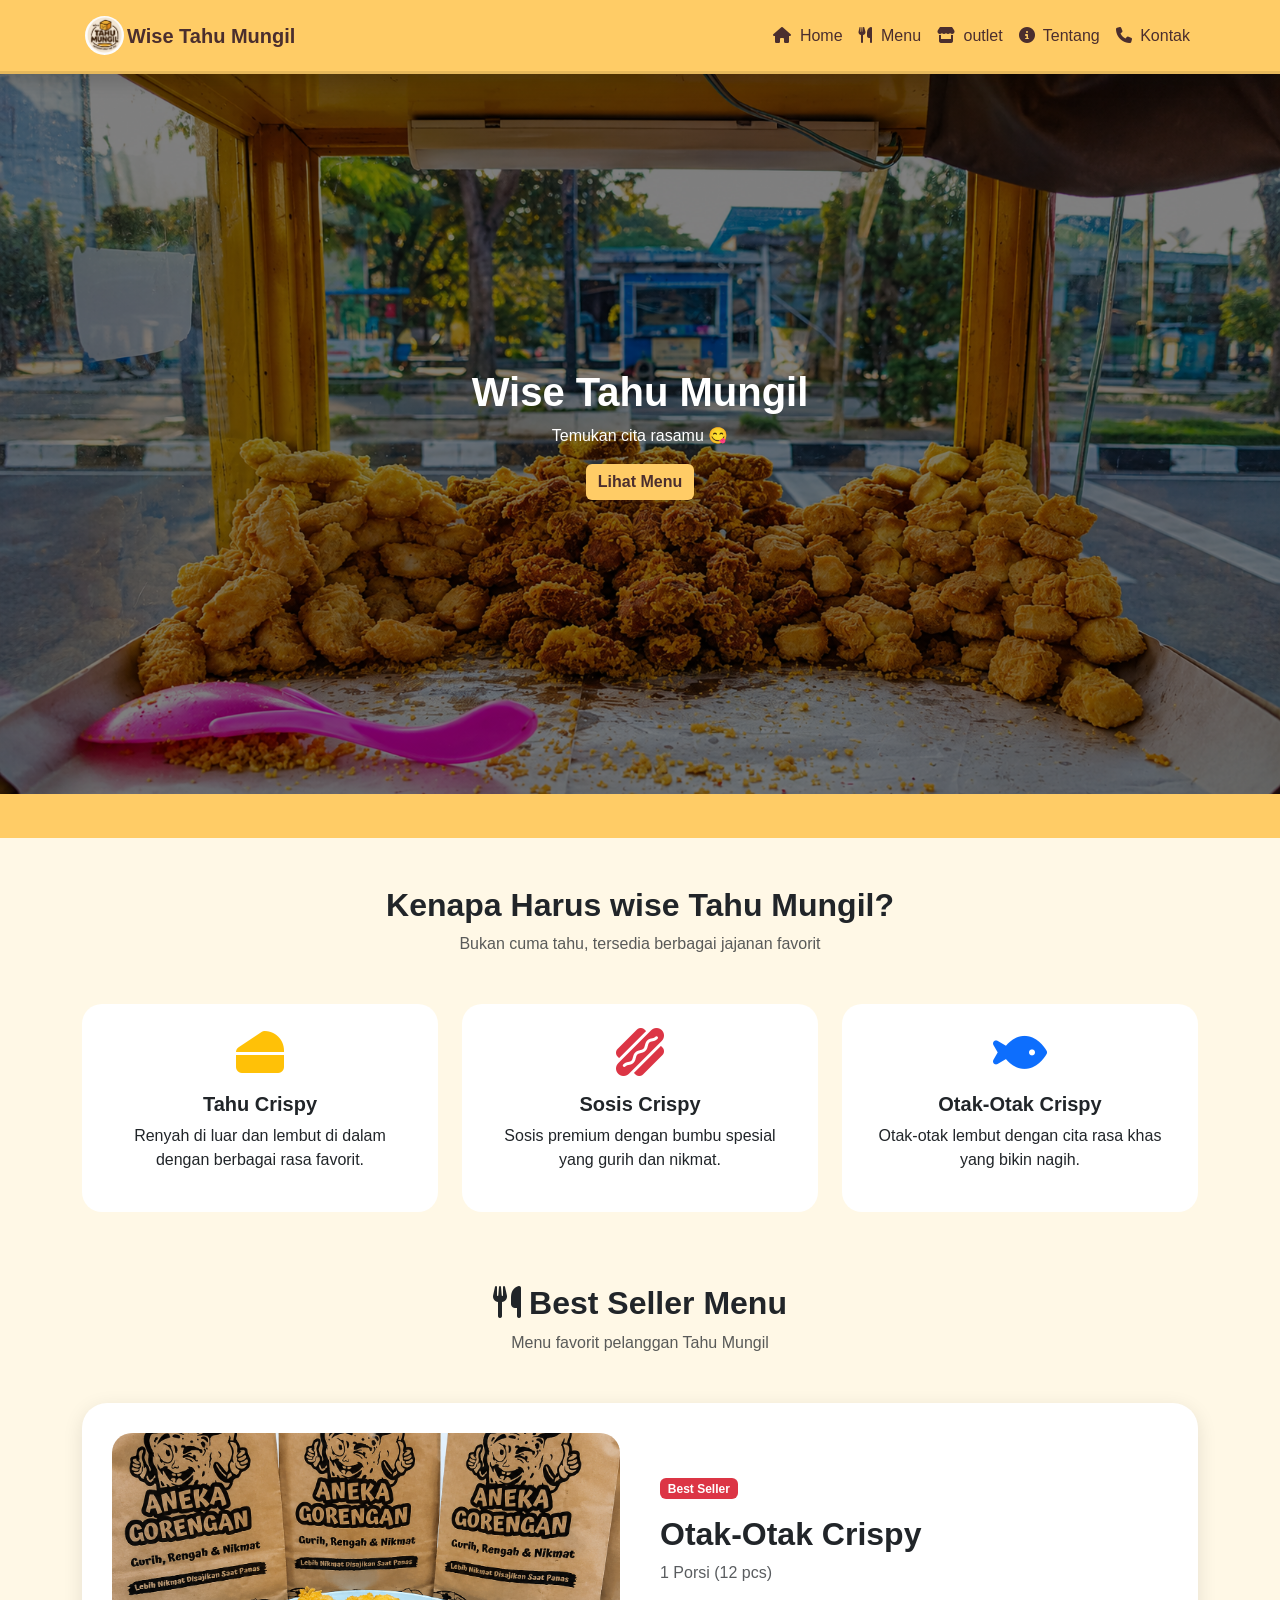
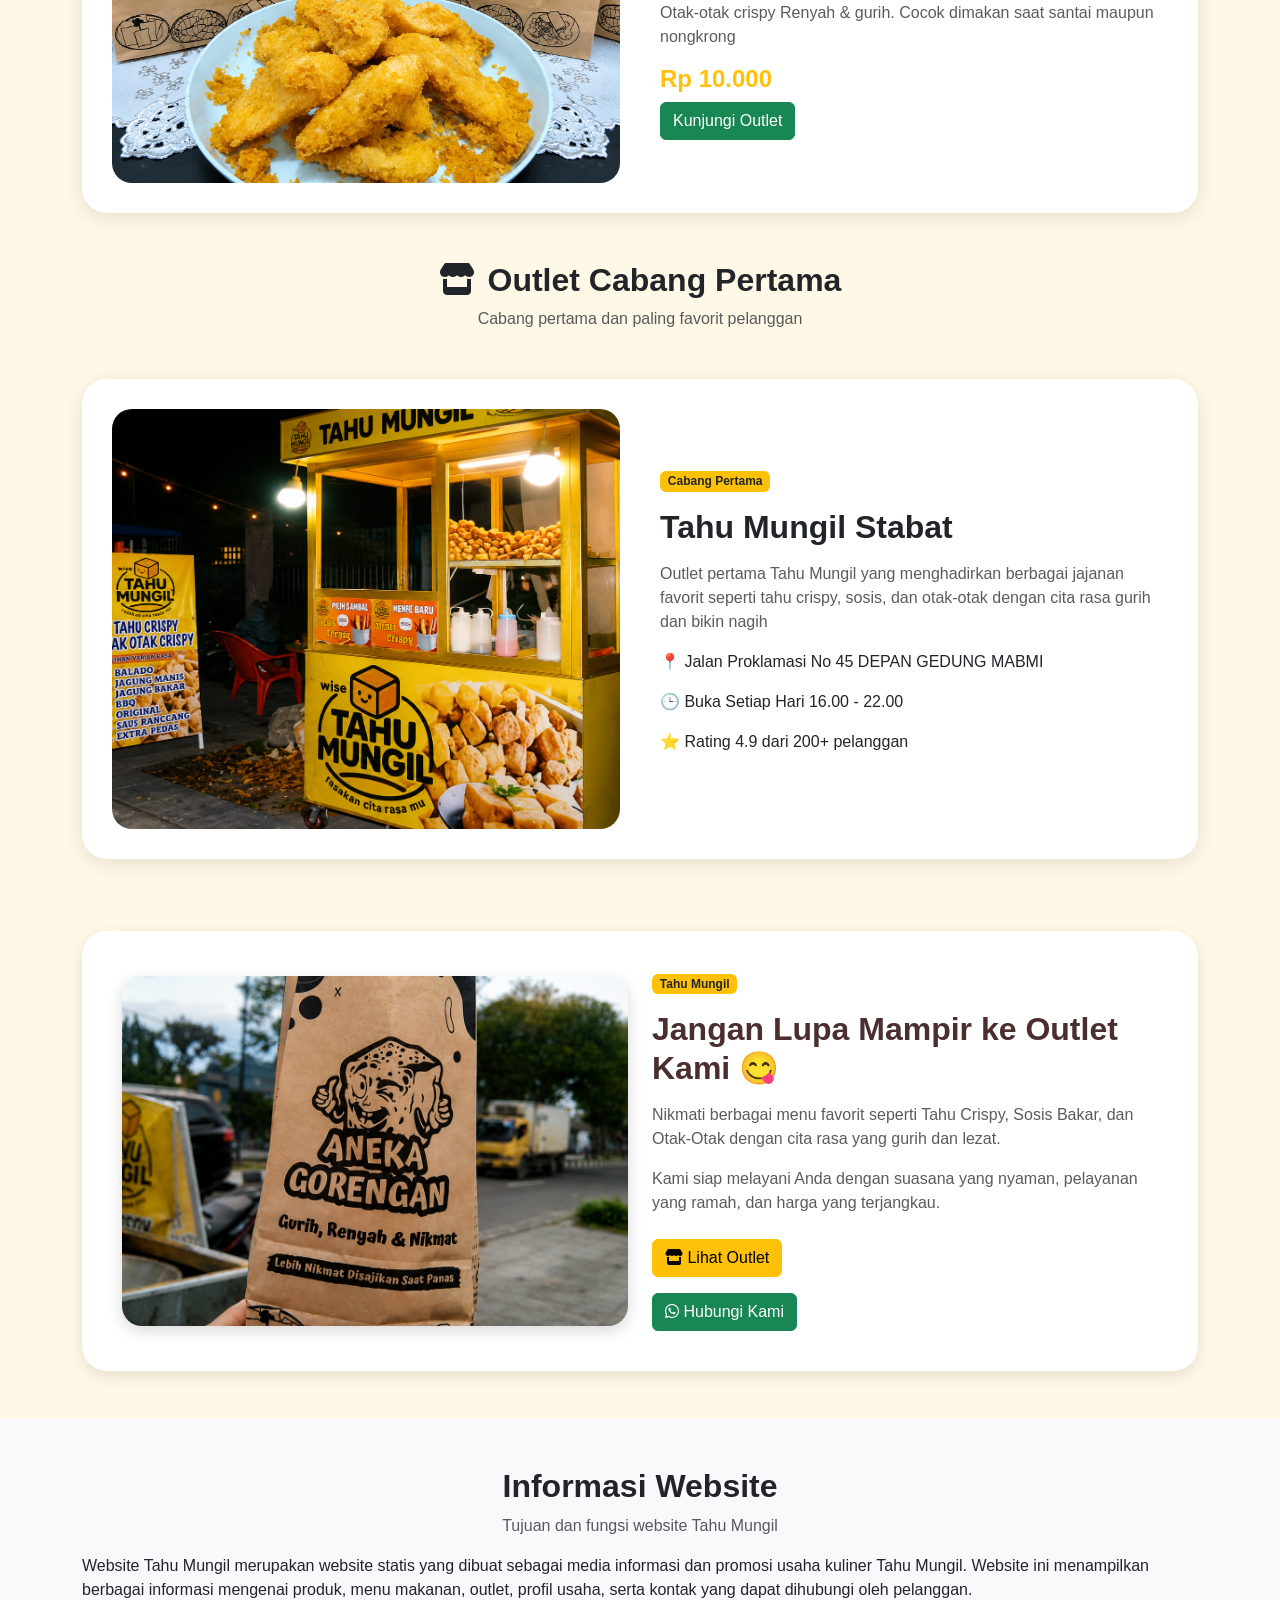
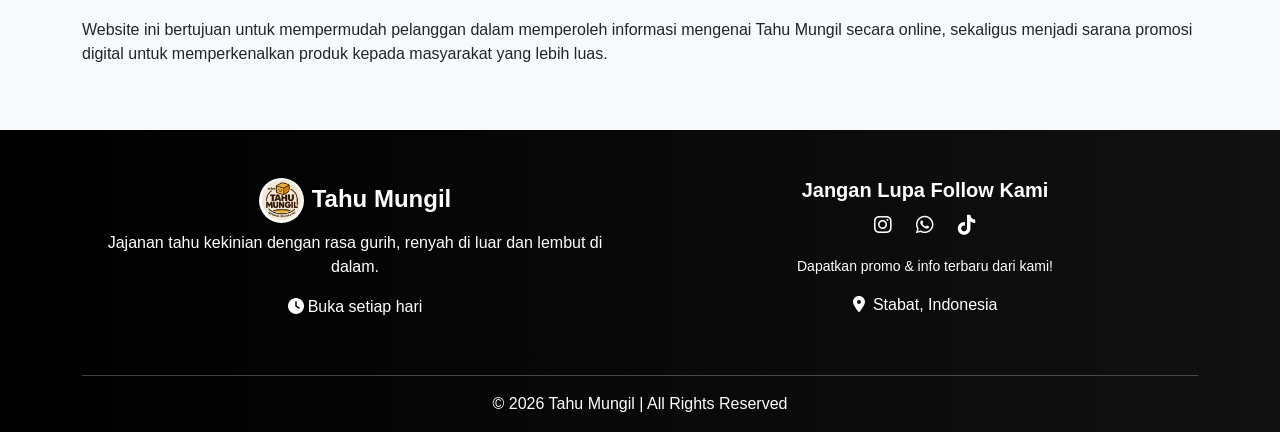
==== commit 07405b23: "Update index.html" ====
--- a/index.html
+++ b/index.html
@@ -192,8 +192,8 @@
 
 
 
-                    <a href="" class="btn btn-success ">
-                        Order Sekarang
+                    <a href="outlet.html" class="btn btn-success ">
+                        Kunjungi Outlet
                     </a>
 
                 </div>
@@ -313,7 +313,7 @@
 
                             </a>
                             <div class="mb-3"></div>
-                            <a href="https://wa.me/6281234567890" mb class="btn btn-success">
+                            <a href="https://wa.me/6282162890786" mb class="btn btn-success">
 
                                 <i class="fab fa-whatsapp"></i>
                                 Hubungi Kami
@@ -398,7 +398,7 @@
 
                     <div class="social-icons mb-3">
                         <a href="https://www.instagram.com/wise_tahumungill/"><i class="fab fa-instagram"></i></a>
-                        <a href="https://wa.me/082162890786"><i class="fab fab fa-whatsapp"></i></a>
+                        <a href="https://wa.me/6282162890786"><i class="fab fab fa-whatsapp"></i></a>
                         <a href="https://www.tiktok.com/@wise.tahu.mungil"><i class="fab fa-tiktok"></i></a>
                     </div>
 
@@ -426,4 +426,4 @@
 
 </body>
 
-</html>+</html>
